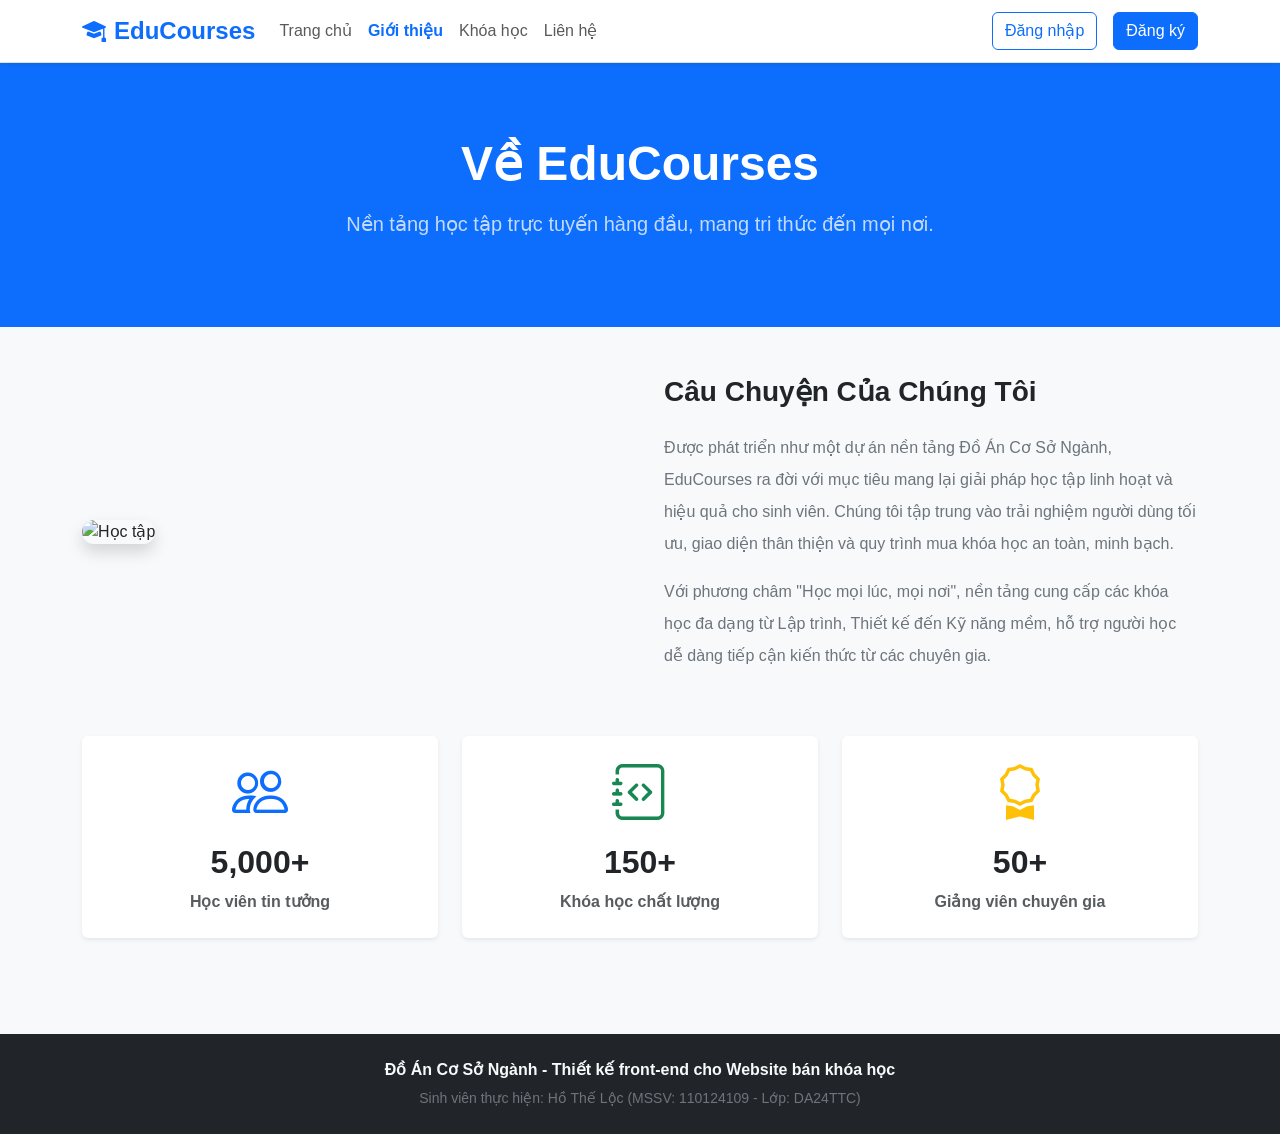
==== src/about.html @ 1132a728 "mcap nhat bo sung tuan 4" ====
<!DOCTYPE html>
<html lang="vi">
<head>
    <meta charset="UTF-8">
    <meta name="viewport" content="width=device-width, initial-scale=1.0">
    <title>Giới Thiệu - EduCourses</title>
    <link href="https://cdn.jsdelivr.net/npm/bootstrap@5.3.3/dist/css/bootstrap.min.css" rel="stylesheet">
    <link href="https://cdn.jsdelivr.net/npm/bootstrap-icons@1.11.3/font/bootstrap-icons.min.css" rel="stylesheet">
    <link rel="stylesheet" href="css/style.css">
</head>
<body class="bg-light">
    <header>
        <nav class="navbar navbar-expand-lg navbar-light bg-white border-bottom sticky-top shadow-sm">
            <div class="container">
                <a class="navbar-brand fw-bold text-primary fs-4" href="index.html">
                    <i class="bi bi-mortarboard-fill me-2"></i>EduCourses
                </a>
                <button class="navbar-toggler" type="button" data-bs-toggle="collapse" data-bs-target="#mainNavbar">
                    <i class="navbar-toggler-icon"></i>
                </button>
                <div class="collapse navbar-collapse" id="mainNavbar">
                    <ul class="navbar-nav me-auto mb-2 mb-lg-0">
                        <li class="nav-item"><a class="nav-link" href="index.html">Trang chủ</a></li>
                        <li class="nav-item"><a class="nav-link active text-primary fw-semibold" href="about.html">Giới thiệu</a></li>
                        <li class="nav-item"><a class="nav-link" href="courses.html">Khóa học</a></li>
                        <li class="nav-item"><a class="nav-link" href="contact.html">Liên hệ</a></li>
                    </ul>
                    <div class="d-flex align-items-center gap-3">
                        <a href="login.html" class="btn btn-outline-primary">Đăng nhập</a>
                        <a href="register.html" class="btn btn-primary">Đăng ký</a>
                    </div>
                </div>
            </div>
        </nav>
    </header>

    <main>
        <!-- Hero Section -->
        <div class="bg-primary text-white py-5 text-center">
            <div class="container py-4">
                <h1 class="fw-bold display-5 mb-3">Về EduCourses</h1>
                <p class="fs-5 opacity-75">Nền tảng học tập trực tuyến hàng đầu, mang tri thức đến mọi nơi.</p>
            </div>
        </div>

        <div class="container py-5">
            <div class="row align-items-center g-5 mb-5">
                <div class="col-lg-6">
                    <img src="https://images.unsplash.com/photo-1522202176988-66273c2fd55f?ixlib=rb-4.0.3&auto=format&fit=crop&w=800&q=80" alt="Học tập" class="img-fluid rounded-4 shadow">
                </div>
                <div class="col-lg-6">
                    <h3 class="fw-bold text-dark mb-4">Câu Chuyện Của Chúng Tôi</h3>
                    <p class="text-secondary lh-lg text-justify">Được phát triển như một dự án nền tảng Đồ Án Cơ Sở Ngành, EduCourses ra đời với mục tiêu mang lại giải pháp học tập linh hoạt và hiệu quả cho sinh viên. Chúng tôi tập trung vào trải nghiệm người dùng tối ưu, giao diện thân thiện và quy trình mua khóa học an toàn, minh bạch.</p>
                    <p class="text-secondary lh-lg text-justify">Với phương châm "Học mọi lúc, mọi nơi", nền tảng cung cấp các khóa học đa dạng từ Lập trình, Thiết kế đến Kỹ năng mềm, hỗ trợ người học dễ dàng tiếp cận kiến thức từ các chuyên gia.</p>
                </div>
            </div>

            <!-- Stats -->
            <div class="row g-4 text-center mb-5">
                <div class="col-md-4">
                    <div class="card border-0 shadow-sm py-4">
                        <i class="bi bi-people text-primary display-4 mb-3"></i>
                        <h2 class="fw-bold text-dark">5,000+</h2>
                        <div class="text-muted fw-semibold">Học viên tin tưởng</div>
                    </div>
                </div>
                <div class="col-md-4">
                    <div class="card border-0 shadow-sm py-4">
                        <i class="bi bi-journal-code text-success display-4 mb-3"></i>
                        <h2 class="fw-bold text-dark">150+</h2>
                        <div class="text-muted fw-semibold">Khóa học chất lượng</div>
                    </div>
                </div>
                <div class="col-md-4">
                    <div class="card border-0 shadow-sm py-4">
                        <i class="bi bi-award text-warning display-4 mb-3"></i>
                        <h2 class="fw-bold text-dark">50+</h2>
                        <div class="text-muted fw-semibold">Giảng viên chuyên gia</div>
                    </div>
                </div>
            </div>
        </div>
    </main>

    <footer class="bg-dark text-light py-4 mt-auto">
        <div class="container text-center">
            <p class="mb-1 fw-semibold">Đồ Án Cơ Sở Ngành - Thiết kế front-end cho Website bán khóa học</p>
            <small class="text-secondary">Sinh viên thực hiện: Hồ Thế Lộc (MSSV: 110124109 - Lớp: DA24TTC)</small>
        </div>
    </footer>

    <script src="https://cdn.jsdelivr.net/npm/bootstrap@5.3.3/dist/js/bootstrap.bundle.min.js"></script>
    <script src="js/auth.js"></script>
</body>
</html>
---- src/css/style.css ----
/* FILE: src/css/style.css */
:root {
    --primary-color: #0d6efd;
    --dark-bg: #212529;
    --card-radius: 10px;
}

body {
    font-family: 'Segoe UI', Tahoma, Geneva, Verdana, sans-serif;
    background-color: #f8f9fa;
    display: flex;
    flex-direction: column;
    min-height: 100vh;
}

main {
    flex: 1;
}

/* Hiệu ứng Card khóa học */
.course-card {
    border-radius: var(--card-radius);
    overflow: hidden;
    transition: transform 0.25s ease, box-shadow 0.25s ease;
}

.course-card:hover {
    transform: translateY(-5px);
    box-shadow: 0 10px 20px rgba(0, 0, 0, 0.12) !important;
}

.course-card img {
    height: 180px;
    object-fit: cover;
}

/* Khung bộ lọc ở trang danh sách khóa học */
.filter-sidebar {
    border-radius: var(--card-radius);
}
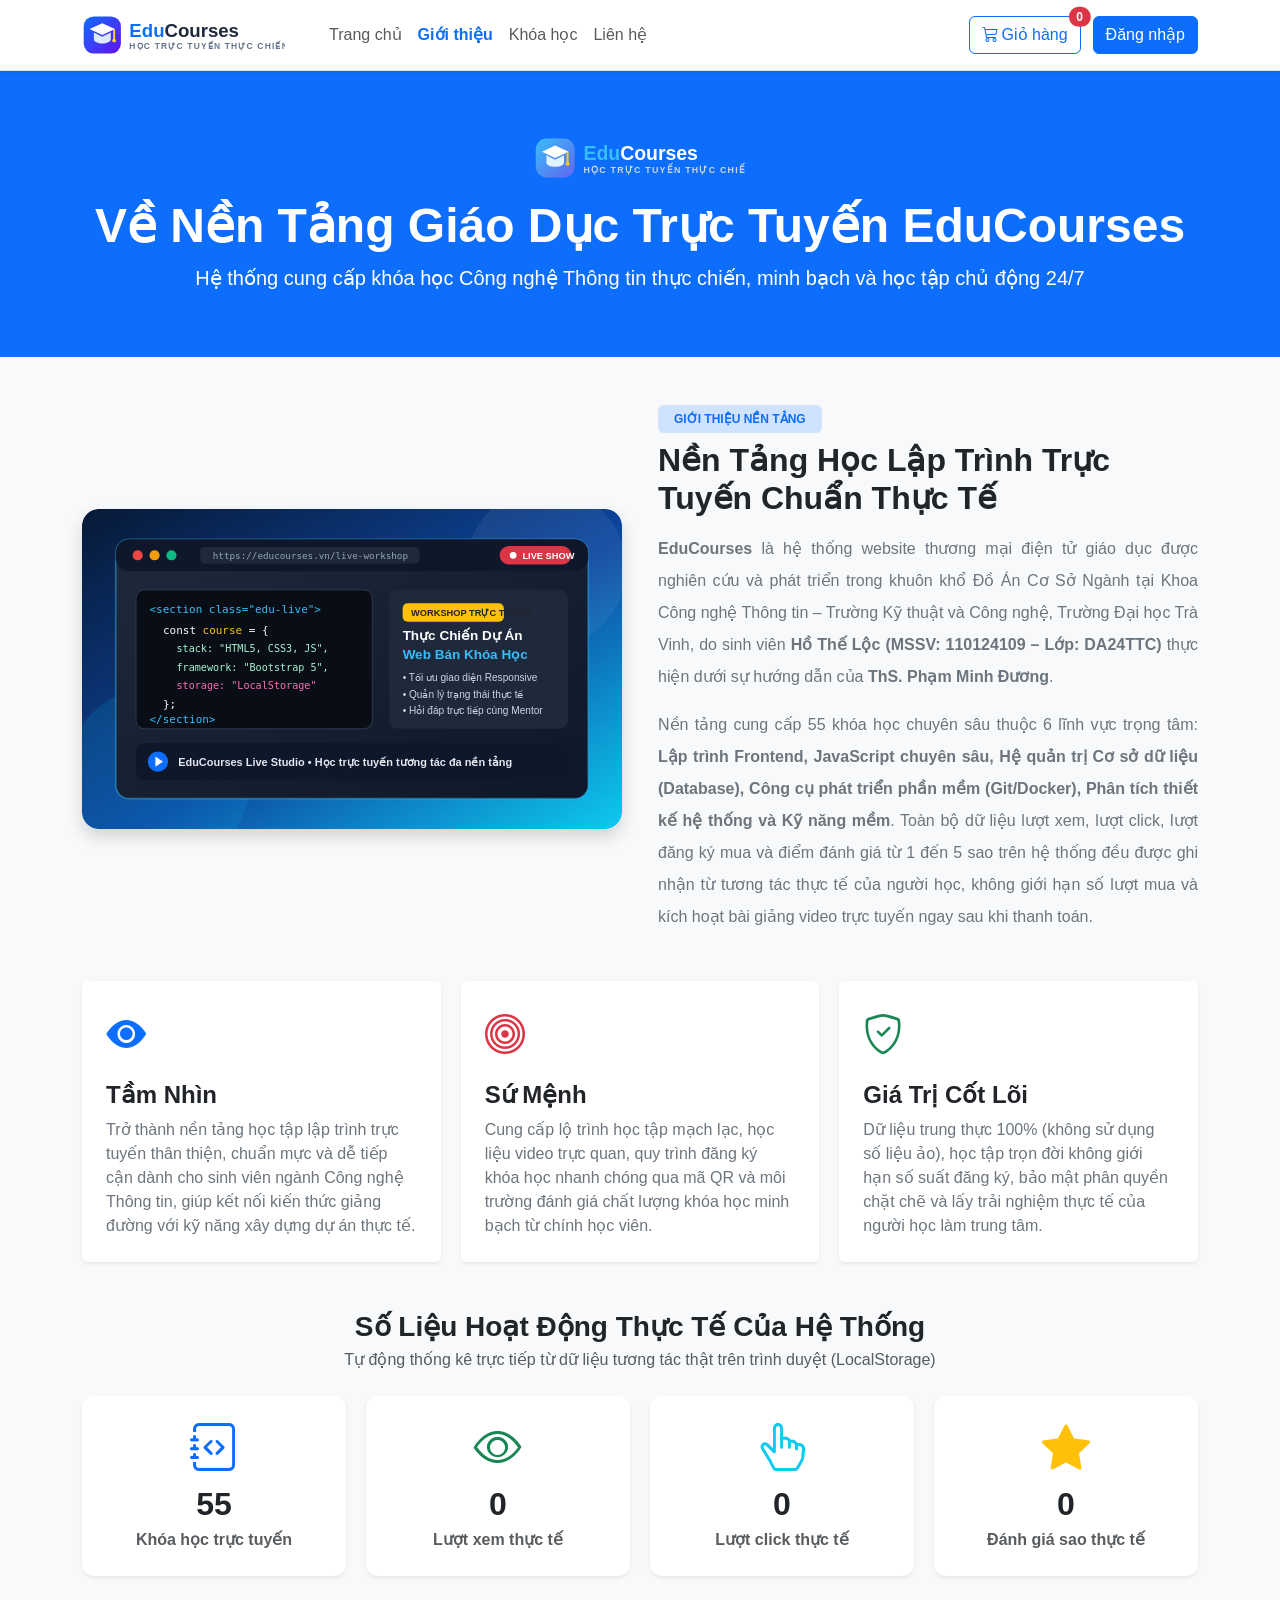
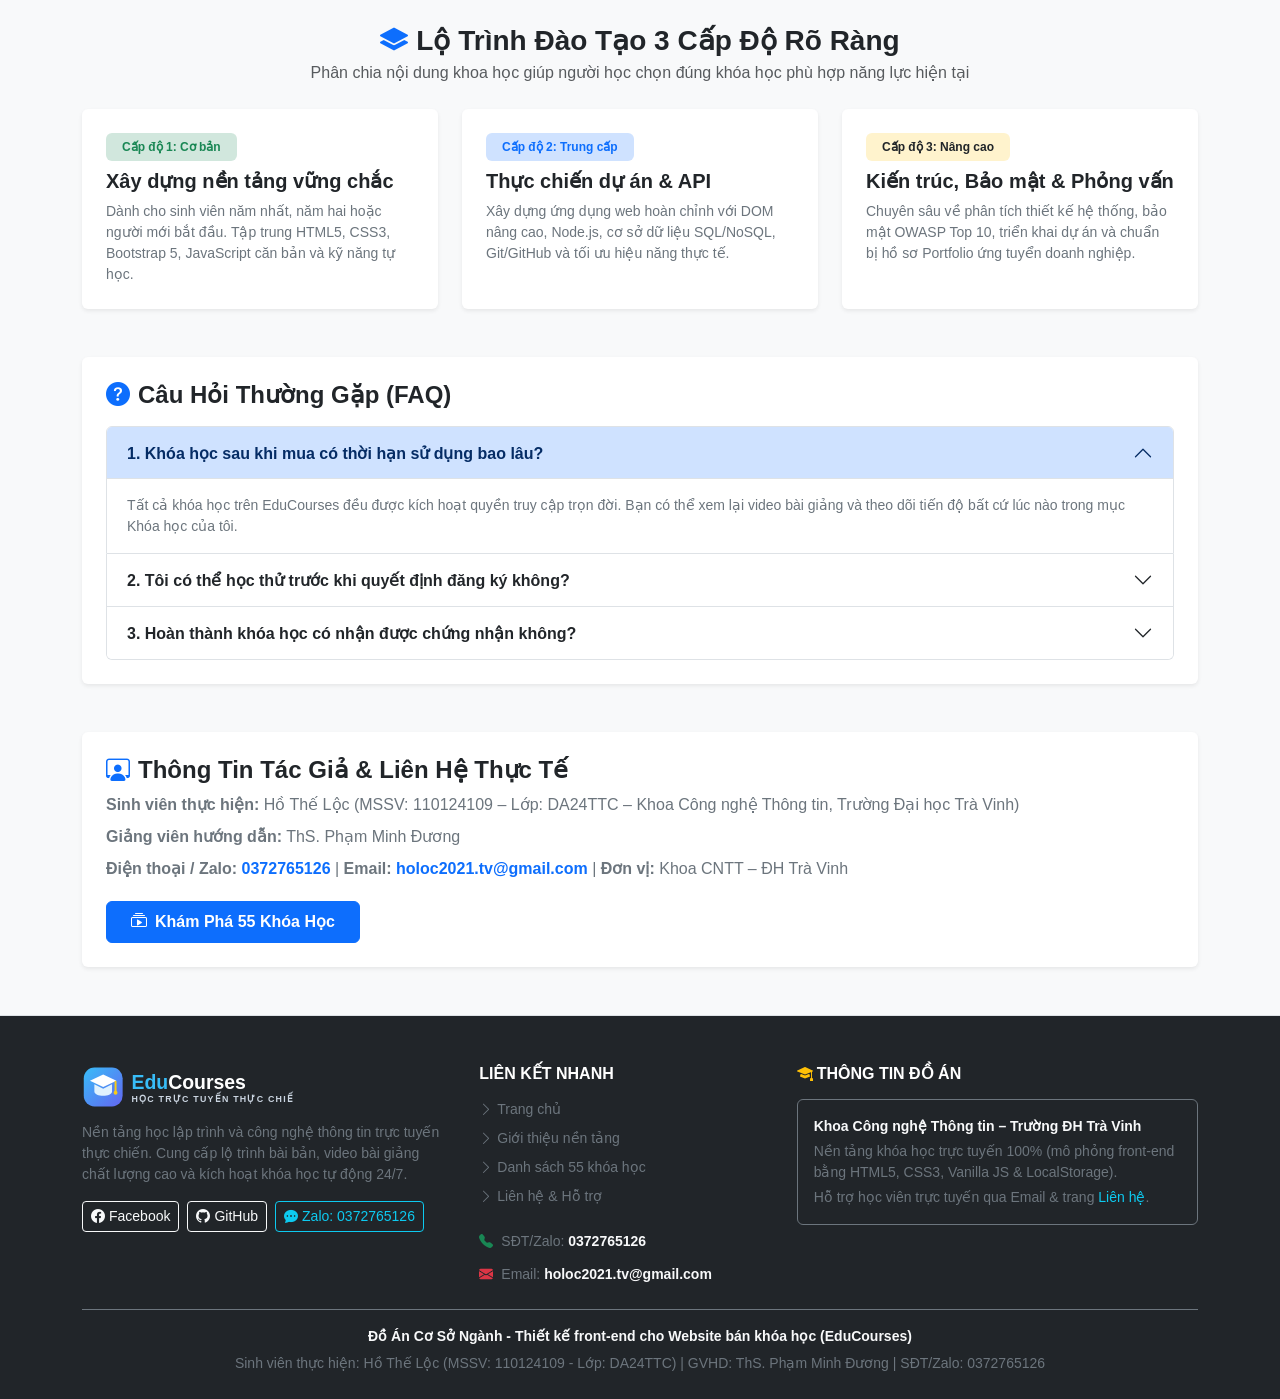
==== commit c52427ba: "cap nhat tuan 6" ====
--- a/src/about.html
+++ b/src/about.html
@@ -9,25 +9,37 @@
     <link rel="stylesheet" href="css/style.css">
 </head>
 <body class="bg-light">
+
     <header>
         <nav class="navbar navbar-expand-lg navbar-light bg-white border-bottom sticky-top shadow-sm">
-            <div class="container">
-                <a class="navbar-brand fw-bold text-primary fs-4" href="index.html">
-                    <i class="bi bi-mortarboard-fill me-2"></i>EduCourses
+            <div class="container thanh-menu-dau-trang">
+                <a class="navbar-brand d-flex align-items-center" href="index.html">
+                    <img src="assets/images/logo.svg" alt="EduCourses Logo" class="anh-logo-thuong-hieu">
                 </a>
-                <button class="navbar-toggler" type="button" data-bs-toggle="collapse" data-bs-target="#mainNavbar">
-                    <i class="navbar-toggler-icon"></i>
+                <button class="navbar-toggler" type="button" data-bs-toggle="collapse" data-bs-target="#thanh-menu-chinh" aria-label="Mở menu">
+                    <i class="navbar-toggler-icon d-inline-block"></i>
                 </button>
-                <div class="collapse navbar-collapse" id="mainNavbar">
+                <div class="collapse navbar-collapse" id="thanh-menu-chinh">
                     <ul class="navbar-nav me-auto mb-2 mb-lg-0">
-                        <li class="nav-item"><a class="nav-link" href="index.html">Trang chủ</a></li>
-                        <li class="nav-item"><a class="nav-link active text-primary fw-semibold" href="about.html">Giới thiệu</a></li>
-                        <li class="nav-item"><a class="nav-link" href="courses.html">Khóa học</a></li>
-                        <li class="nav-item"><a class="nav-link" href="contact.html">Liên hệ</a></li>
+                        <li class="nav-item">
+                            <a class="nav-link" href="index.html">Trang chủ</a>
+                        </li>
+                        <li class="nav-item">
+                            <a class="nav-link active fw-semibold text-primary" href="about.html">Giới thiệu</a>
+                        </li>
+                        <li class="nav-item">
+                            <a class="nav-link" href="courses.html">Khóa học</a>
+                        </li>
+                        <li class="nav-item">
+                            <a class="nav-link" href="contact.html">Liên hệ</a>
+                        </li>
                     </ul>
-                    <div class="d-flex align-items-center gap-3">
-                        <a href="login.html" class="btn btn-outline-primary">Đăng nhập</a>
-                        <a href="register.html" class="btn btn-primary">Đăng ký</a>
+                    <div class="nhom-nut-menu-phai">
+                        <a href="cart.html" class="btn btn-outline-primary position-relative">
+                            <i class="bi bi-cart3 me-1"></i>Giỏ hàng
+                            <strong id="so-luong-gio-hang" class="badge bg-danger rounded-pill position-absolute top-0 start-100 translate-middle">0</strong>
+                        </a>
+                        <a href="login.html" class="btn btn-primary">Đăng nhập</a>
                     </div>
                 </div>
             </div>
@@ -35,61 +47,250 @@
     </header>
 
     <main>
-        <!-- Hero Section -->
-        <div class="bg-primary text-white py-5 text-center">
-            <div class="container py-4">
-                <h1 class="fw-bold display-5 mb-3">Về EduCourses</h1>
-                <p class="fs-5 opacity-75">Nền tảng học tập trực tuyến hàng đầu, mang tri thức đến mọi nơi.</p>
-            </div>
-        </div>
+        <section class="nen-mau-chu-dao text-white py-5 text-center">
+            <div class="container py-3">
+                <img src="assets/images/logo-light.svg" alt="EduCourses Logo" class="anh-logo-chan-trang mb-3">
+                <h1 class="fw-bold display-5 mb-2">Về Nền Tảng Giáo Dục Trực Tuyến EduCourses</h1>
+                <p class="fs-5 mb-0">Hệ thống cung cấp khóa học Công nghệ Thông tin thực chiến, minh bạch và học tập chủ động 24/7</p>
+            </div>
+        </section>
 
         <div class="container py-5">
-            <div class="row align-items-center g-5 mb-5">
-                <div class="col-lg-6">
-                    <img src="https://images.unsplash.com/photo-1522202176988-66273c2fd55f?ixlib=rb-4.0.3&auto=format&fit=crop&w=800&q=80" alt="Học tập" class="img-fluid rounded-4 shadow">
-                </div>
-                <div class="col-lg-6">
-                    <h3 class="fw-bold text-dark mb-4">Câu Chuyện Của Chúng Tôi</h3>
-                    <p class="text-secondary lh-lg text-justify">Được phát triển như một dự án nền tảng Đồ Án Cơ Sở Ngành, EduCourses ra đời với mục tiêu mang lại giải pháp học tập linh hoạt và hiệu quả cho sinh viên. Chúng tôi tập trung vào trải nghiệm người dùng tối ưu, giao diện thân thiện và quy trình mua khóa học an toàn, minh bạch.</p>
-                    <p class="text-secondary lh-lg text-justify">Với phương châm "Học mọi lúc, mọi nơi", nền tảng cung cấp các khóa học đa dạng từ Lập trình, Thiết kế đến Kỹ năng mềm, hỗ trợ người học dễ dàng tiếp cận kiến thức từ các chuyên gia.</p>
-                </div>
-            </div>
-
-            <!-- Stats -->
-            <div class="row g-4 text-center mb-5">
-                <div class="col-md-4">
-                    <div class="card border-0 shadow-sm py-4">
-                        <i class="bi bi-people text-primary display-4 mb-3"></i>
-                        <h2 class="fw-bold text-dark">5,000+</h2>
-                        <div class="text-muted fw-semibold">Học viên tin tưởng</div>
-                    </div>
-                </div>
-                <div class="col-md-4">
-                    <div class="card border-0 shadow-sm py-4">
-                        <i class="bi bi-journal-code text-success display-4 mb-3"></i>
-                        <h2 class="fw-bold text-dark">150+</h2>
-                        <div class="text-muted fw-semibold">Khóa học chất lượng</div>
-                    </div>
-                </div>
-                <div class="col-md-4">
-                    <div class="card border-0 shadow-sm py-4">
-                        <i class="bi bi-award text-warning display-4 mb-3"></i>
-                        <h2 class="fw-bold text-dark">50+</h2>
-                        <div class="text-muted fw-semibold">Giảng viên chuyên gia</div>
-                    </div>
-                </div>
-            </div>
+            <!-- Phần 1: Giới thiệu nền tảng (CSS Grid .luoi-gioi-thieu) -->
+            <section class="luoi-gioi-thieu mb-5">
+                <div>
+                    <img src="assets/images/banner-liveshow-1.svg" alt="Giới thiệu nền tảng EduCourses" class="img-fluid rounded-4 shadow">
+                </div>
+                <article>
+                    <div class="badge bg-primary-subtle text-primary fw-bold px-3 py-2 mb-2">GIỚI THIỆU NỀN TẢNG</div>
+                    <h2 class="fw-bold text-dark mb-3">Nền Tảng Học Lập Trình Trực Tuyến Chuẩn Thực Tế</h2>
+                    <p class="text-secondary lh-lg chu-can-deu mb-3">
+                        <strong>EduCourses</strong> là hệ thống website thương mại điện tử giáo dục được nghiên cứu và phát triển trong khuôn khổ Đồ Án Cơ Sở Ngành tại Khoa Công nghệ Thông tin – Trường Kỹ thuật và Công nghệ, Trường Đại học Trà Vinh, do sinh viên <strong>Hồ Thế Lộc (MSSV: 110124109 – Lớp: DA24TTC)</strong> thực hiện dưới sự hướng dẫn của <strong>ThS. Phạm Minh Đương</strong>.
+                    </p>
+                    <p class="text-secondary lh-lg chu-can-deu mb-0">
+                        Nền tảng cung cấp 55 khóa học chuyên sâu thuộc 6 lĩnh vực trọng tâm: <strong>Lập trình Frontend, JavaScript chuyên sâu, Hệ quản trị Cơ sở dữ liệu (Database), Công cụ phát triển phần mềm (Git/Docker), Phân tích thiết kế hệ thống và Kỹ năng mềm</strong>. Toàn bộ dữ liệu lượt xem, lượt click, lượt đăng ký mua và điểm đánh giá từ 1 đến 5 sao trên hệ thống đều được ghi nhận từ tương tác thực tế của người học, không giới hạn số lượt mua và kích hoạt bài giảng video trực tuyến ngay sau khi thanh toán.
+                    </p>
+                </article>
+            </section>
+
+            <!-- Phần 2: Tầm nhìn, Sứ mệnh & Giá trị cốt lõi (CSS Grid .luoi-gia-tri-cot-loi + <article>) -->
+            <section class="luoi-gia-tri-cot-loi mb-5">
+                <article class="card border-0 shadow-sm h-100 p-4">
+                    <div class="mb-3"><i class="bi bi-eye-fill text-primary fs-1"></i></div>
+                    <h4 class="fw-bold mb-2">Tầm Nhìn</h4>
+                    <p class="text-secondary mb-0">
+                        Trở thành nền tảng học tập lập trình trực tuyến thân thiện, chuẩn mực và dễ tiếp cận dành cho sinh viên ngành Công nghệ Thông tin, giúp kết nối kiến thức giảng đường với kỹ năng xây dựng dự án thực tế.
+                    </p>
+                </article>
+                <article class="card border-0 shadow-sm h-100 p-4">
+                    <div class="mb-3"><i class="bi bi-bullseye text-danger fs-1"></i></div>
+                    <h4 class="fw-bold mb-2">Sứ Mệnh</h4>
+                    <p class="text-secondary mb-0">
+                        Cung cấp lộ trình học tập mạch lạc, học liệu video trực quan, quy trình đăng ký khóa học nhanh chóng qua mã QR và môi trường đánh giá chất lượng khóa học minh bạch từ chính học viên.
+                    </p>
+                </article>
+                <article class="card border-0 shadow-sm h-100 p-4">
+                    <div class="mb-3"><i class="bi bi-shield-check text-success fs-1"></i></div>
+                    <h4 class="fw-bold mb-2">Giá Trị Cốt Lõi</h4>
+                    <p class="text-secondary mb-0">
+                        Dữ liệu trung thực 100% (không sử dụng số liệu ảo), học tập trọn đời không giới hạn số suất đăng ký, bảo mật phân quyền chặt chẽ và lấy trải nghiệm thực tế của người học làm trung tâm.
+                    </p>
+                </article>
+            </section>
+
+            <!-- Phần 3: Số liệu thực tế tự động đồng bộ từ LocalStorage (CSS Grid .luoi-chi-so-quan-tri) -->
+            <section class="mb-5">
+                <div class="text-center mb-4">
+                    <h3 class="fw-bold mb-1">Số Liệu Hoạt Động Thực Tế Của Hệ Thống</h3>
+                    <p class="text-muted mb-0">Tự động thống kê trực tiếp từ dữ liệu tương tác thật trên trình duyệt (LocalStorage)</p>
+                </div>
+                <div class="luoi-chi-so-quan-tri text-center">
+                    <article class="card border-0 shadow-sm py-4 the-thong-ke h-100">
+                        <i class="bi bi-journal-code text-primary display-5 mb-2"></i>
+                        <h2 id="thong-ke-gioi-thieu-khoa-hoc" class="fw-bold text-dark mb-1">55</h2>
+                        <div class="text-muted fw-semibold">Khóa học trực tuyến</div>
+                    </article>
+                    <article class="card border-0 shadow-sm py-4 the-thong-ke h-100">
+                        <i class="bi bi-eye text-success display-5 mb-2"></i>
+                        <h2 id="thong-ke-gioi-thieu-luot-xem" class="fw-bold text-dark mb-1">0</h2>
+                        <div class="text-muted fw-semibold">Lượt xem thực tế</div>
+                    </article>
+                    <article class="card border-0 shadow-sm py-4 the-thong-ke h-100">
+                        <i class="bi bi-hand-index-thumb text-info display-5 mb-2"></i>
+                        <h2 id="thong-ke-gioi-thieu-luot-click" class="fw-bold text-dark mb-1">0</h2>
+                        <div class="text-muted fw-semibold">Lượt click thực tế</div>
+                    </article>
+                    <article class="card border-0 shadow-sm py-4 the-thong-ke h-100">
+                        <i class="bi bi-star-fill text-warning display-5 mb-2"></i>
+                        <h2 id="thong-ke-gioi-thieu-danh-gia" class="fw-bold text-dark mb-1">0</h2>
+                        <div class="text-muted fw-semibold">Đánh giá sao thực tế</div>
+                    </article>
+                </div>
+            </section>
+
+
+            <!-- Phần 3B: Lộ trình đào tạo 3 cấp độ & Câu hỏi thường gặp -->
+            <section class="mb-5">
+                <div class="text-center mb-4">
+                    <h3 class="fw-bold mb-1"><i class="bi bi-layers-fill text-primary me-2"></i>Lộ Trình Đào Tạo 3 Cấp Độ Rõ Ràng</h3>
+                    <p class="text-muted mb-0">Phân chia nội dung khoa học giúp người học chọn đúng khóa học phù hợp năng lực hiện tại</p>
+                </div>
+                <div class="row g-4 mb-5">
+                    <div class="col-md-4">
+                        <article class="card border-0 shadow-sm h-100 p-4">
+                            <div class="badge bg-success-subtle text-success fw-bold mb-2 align-self-start px-3 py-2">Cấp độ 1: Cơ bản</div>
+                            <h5 class="fw-bold mb-2">Xây dựng nền tảng vững chắc</h5>
+                            <p class="text-secondary small mb-0">Dành cho sinh viên năm nhất, năm hai hoặc người mới bắt đầu. Tập trung HTML5, CSS3, Bootstrap 5, JavaScript căn bản và kỹ năng tự học.</p>
+                        </article>
+                    </div>
+                    <div class="col-md-4">
+                        <article class="card border-0 shadow-sm h-100 p-4">
+                            <div class="badge bg-primary-subtle text-primary fw-bold mb-2 align-self-start px-3 py-2">Cấp độ 2: Trung cấp</div>
+                            <h5 class="fw-bold mb-2">Thực chiến dự án &amp; API</h5>
+                            <p class="text-secondary small mb-0">Xây dựng ứng dụng web hoàn chỉnh với DOM nâng cao, Node.js, cơ sở dữ liệu SQL/NoSQL, Git/GitHub và tối ưu hiệu năng thực tế.</p>
+                        </article>
+                    </div>
+                    <div class="col-md-4">
+                        <article class="card border-0 shadow-sm h-100 p-4">
+                            <div class="badge bg-warning-subtle text-dark fw-bold mb-2 align-self-start px-3 py-2">Cấp độ 3: Nâng cao</div>
+                            <h5 class="fw-bold mb-2">Kiến trúc, Bảo mật &amp; Phỏng vấn</h5>
+                            <p class="text-secondary small mb-0">Chuyên sâu về phân tích thiết kế hệ thống, bảo mật OWASP Top 10, triển khai dự án và chuẩn bị hồ sơ Portfolio ứng tuyển doanh nghiệp.</p>
+                        </article>
+                    </div>
+                </div>
+
+                <div class="card border-0 shadow-sm p-4">
+                    <h4 class="fw-bold mb-3"><i class="bi bi-question-circle-fill text-primary me-2"></i>Câu Hỏi Thường Gặp (FAQ)</h4>
+                    <div class="accordion" id="hop-hoi-dap-gioi-thieu">
+                        <div class="accordion-item">
+                            <h2 class="accordion-header">
+                                <button class="accordion-button fw-semibold" type="button" data-bs-toggle="collapse" data-bs-target="#faq-cau-1">
+                                    1. Khóa học sau khi mua có thời hạn sử dụng bao lâu?
+                                </button>
+                            </h2>
+                            <div id="faq-cau-1" class="accordion-collapse collapse show" data-bs-parent="#hop-hoi-dap-gioi-thieu">
+                                <div class="accordion-body text-secondary small">
+                                    Tất cả khóa học trên EduCourses đều được kích hoạt quyền truy cập trọn đời. Bạn có thể xem lại video bài giảng và theo dõi tiến độ bất cứ lúc nào trong mục Khóa học của tôi.
+                                </div>
+                            </div>
+                        </div>
+                        <div class="accordion-item">
+                            <h2 class="accordion-header">
+                                <button class="accordion-button collapsed fw-semibold" type="button" data-bs-toggle="collapse" data-bs-target="#faq-cau-2">
+                                    2. Tôi có thể học thử trước khi quyết định đăng ký không?
+                                </button>
+                            </h2>
+                            <div id="faq-cau-2" class="accordion-collapse collapse" data-bs-parent="#hop-hoi-dap-gioi-thieu">
+                                <div class="accordion-body text-secondary small">
+                                    Có. Tại trang chi tiết của mỗi khóa học đều có nút "Học thử bài 1 (Miễn phí)", đồng thời hệ thống còn có các khóa học miễn phí 0đ để bạn trải nghiệm trọn vẹn quy trình học tập.
+                                </div>
+                            </div>
+                        </div>
+                        <div class="accordion-item">
+                            <h2 class="accordion-header">
+                                <button class="accordion-button collapsed fw-semibold" type="button" data-bs-toggle="collapse" data-bs-target="#faq-cau-3">
+                                    3. Hoàn thành khóa học có nhận được chứng nhận không?
+                                </button>
+                            </h2>
+                            <div id="faq-cau-3" class="accordion-collapse collapse" data-bs-parent="#hop-hoi-dap-gioi-thieu">
+                                <div class="accordion-body text-secondary small">
+                                    Khi hoàn thành 100% tiến độ trong mục Khóa học của tôi, hệ thống sẽ tự động cấp Chứng nhận hoàn thành kèm mã số riêng và hỗ trợ in hoặc lưu PDF trực tiếp.
+                                </div>
+                            </div>
+                        </div>
+                    </div>
+                </div>
+            </section>
+
+            <!-- Phần 4: Thông tin tác giả & liên hệ thực tế -->
+            <section class="card border-0 shadow-sm p-4">
+                <div class="tieu-de-khu-vuc-flex mb-0">
+                    <div>
+                        <h4 class="fw-bold mb-2"><i class="bi bi-person-workspace text-primary me-2"></i>Thông Tin Tác Giả & Liên Hệ Thực Tế</h4>
+                        <p class="text-secondary mb-2">
+                            <strong>Sinh viên thực hiện:</strong> Hồ Thế Lộc (MSSV: 110124109 – Lớp: DA24TTC – Khoa Công nghệ Thông tin, Trường Đại học Trà Vinh)
+                        </p>
+                        <p class="text-secondary mb-2">
+                            <strong>Giảng viên hướng dẫn:</strong> ThS. Phạm Minh Đương
+                        </p>
+                        <p class="text-secondary mb-0">
+                            <strong>Điện thoại / Zalo:</strong> <a href="https://zalo.me" target="_blank" rel="noopener" class="fw-semibold text-decoration-none">0372765126</a> |
+                            <strong>Email:</strong> <a href="mailto:holoc2021.tv@gmail.com" class="fw-semibold text-decoration-none">holoc2021.tv@gmail.com</a> | <strong>Đơn vị:</strong> Khoa CNTT – ĐH Trà Vinh
+                        </p>
+                    </div>
+                    <div>
+                        <a href="courses.html" class="btn btn-primary fw-bold px-4 py-2">
+                            <i class="bi bi-collection-play me-2"></i>Khám Phá 55 Khóa Học
+                        </a>
+                    </div>
+                </div>
+            </section>
         </div>
     </main>
 
-    <footer class="bg-dark text-light py-4 mt-auto">
-        <div class="container text-center">
-            <p class="mb-1 fw-semibold">Đồ Án Cơ Sở Ngành - Thiết kế front-end cho Website bán khóa học</p>
-            <small class="text-secondary">Sinh viên thực hiện: Hồ Thế Lộc (MSSV: 110124109 - Lớp: DA24TTC)</small>
+    <footer class="bg-dark text-light pt-5 pb-4 mt-auto border-top">
+        <div class="container">
+            <div class="bo-cuc-chan-trang pb-4 border-bottom border-secondary">
+                <section class="cot-thuong-hieu-chan-trang">
+                    <a href="index.html" class="d-inline-block">
+                        <img src="assets/images/logo-light.svg" alt="EduCourses Logo" class="anh-logo-chan-trang">
+                    </a>
+                    <p class="text-secondary small mb-1">
+                        Nền tảng học lập trình và công nghệ thông tin trực tuyến thực chiến. Cung cấp lộ trình bài bản, video bài giảng chất lượng cao và kích hoạt khóa học tự động 24/7.
+                    </p>
+                    <div class="nhom-mang-xa-hoi-chan-trang">
+                        <a href="https://facebook.com" target="_blank" rel="noopener" class="btn btn-outline-light btn-sm" title="Facebook">
+                            <i class="bi bi-facebook me-1"></i>Facebook
+                        </a>
+                        <a href="https://github.com" target="_blank" rel="noopener" class="btn btn-outline-light btn-sm" title="GitHub">
+                            <i class="bi bi-github me-1"></i>GitHub
+                        </a>
+                        <a href="https://zalo.me" target="_blank" rel="noopener" class="btn btn-outline-info btn-sm" title="Zalo: 0372765126">
+                            <i class="bi bi-chat-dots-fill me-1"></i>Zalo: 0372765126
+                        </a>
+                    </div>
+                </section>
+
+                <nav class="cot-lien-ket-chan-trang" aria-label="Liên kết chân trang">
+                    <h6 class="fw-bold text-white text-uppercase mb-2">Liên Kết Nhanh</h6>
+                    <ul class="list-unstyled small mb-2">
+                        <li class="mb-2"><a href="index.html" class="text-secondary text-decoration-none"><i class="bi bi-chevron-right me-1"></i>Trang chủ</a></li>
+                        <li class="mb-2"><a href="about.html" class="text-secondary text-decoration-none"><i class="bi bi-chevron-right me-1"></i>Giới thiệu nền tảng</a></li>
+                        <li class="mb-2"><a href="courses.html" class="text-secondary text-decoration-none"><i class="bi bi-chevron-right me-1"></i>Danh sách 55 khóa học</a></li>
+                        <li class="mb-2"><a href="contact.html" class="text-secondary text-decoration-none"><i class="bi bi-chevron-right me-1"></i>Liên hệ & Hỗ trợ</a></li>
+                    </ul>
+                    <div class="small text-secondary mb-1">
+                        <i class="bi bi-telephone-fill text-success me-2"></i>SĐT/Zalo: <a href="https://zalo.me" target="_blank" rel="noopener" class="text-light fw-semibold text-decoration-none">0372765126</a>
+                    </div>
+                    <div class="small text-secondary">
+                        <i class="bi bi-envelope-fill text-danger me-2"></i>Email: <a href="mailto:holoc2021.tv@gmail.com" class="text-light fw-semibold text-decoration-none">holoc2021.tv@gmail.com</a>
+                    </div>
+                </nav>
+
+                <aside class="cot-ban-do-chan-trang">
+                    <div class="d-flex justify-content-between align-items-center mb-2">
+                        <h6 class="fw-bold text-white text-uppercase mb-0"><i class="bi bi-mortarboard-fill text-warning me-1"></i>Thông Tin Đồ Án</h6>
+                        
+                    </div>
+                    <div class="p-3 rounded border border-secondary bg-dark text-secondary small">
+                        <div class="text-light fw-semibold mb-1">Khoa Công nghệ Thông tin – Trường ĐH Trà Vinh</div>
+                        <div class="mb-1">Nền tảng khóa học trực tuyến 100% (mô phỏng front-end bằng HTML5, CSS3, Vanilla JS &amp; LocalStorage).</div>
+                        <div>Hỗ trợ học viên trực tuyến qua Email &amp; trang <a href="contact.html" class="text-info text-decoration-none">Liên hệ</a>.</div>
+                    </div>
+                </aside>
+            </div>
+
+            <div class="text-center pt-3">
+                <p class="mb-1 fw-semibold small text-light">Đồ Án Cơ Sở Ngành - Thiết kế front-end cho Website bán khóa học (EduCourses)</p>
+                <small class="text-secondary">Sinh viên thực hiện: Hồ Thế Lộc (MSSV: 110124109 - Lớp: DA24TTC) | GVHD: ThS. Phạm Minh Đương | SĐT/Zalo: 0372765126</small>
+            </div>
         </div>
     </footer>
 
     <script src="https://cdn.jsdelivr.net/npm/bootstrap@5.3.3/dist/js/bootstrap.bundle.min.js"></script>
+    <script src="js/storage.js"></script>
+    <script src="js/data.js"></script>
     <script src="js/auth.js"></script>
+    <script src="js/about.js"></script>
 </body>
-</html>+</html>
--- a/src/css/style.css
+++ b/src/css/style.css
@@ -1,40 +1,662 @@
 /* FILE: src/css/style.css */
+/* ==========================================================================
+   1. HE THONG BIEN CSS TOAN CUC (CSS VARIABLES)
+   ========================================================================== */
 :root {
     --primary-color: #0d6efd;
+    --primary-hover: #0b5ed7;
+    --primary-light: #e7f1ff;
+    --secondary-color: #6c757d;
+    --accent-color: #dc3545;
+    --success-color: #198754;
+    --warning-color: #ffc107;
+    --info-color: #0dcaf0;
     --dark-bg: #212529;
-    --card-radius: 10px;
-}
-
+    --light-bg: #f8f9fa;
+    --surface-bg: #ffffff;
+    --text-main: #212529;
+    --text-muted: #6c757d;
+    --border-color: #dee2e6;
+    --font-family-base: 'Segoe UI', Tahoma, Geneva, Verdana, sans-serif;
+    --card-radius: 12px;
+    --btn-radius: 8px;
+    --gap-xs: 0.5rem;
+    --gap-sm: 0.75rem;
+    --gap-md: 1.25rem;
+    --gap-lg: 1.75rem;
+    --gap-xl: 2.25rem;
+    --shadow-sm: 0 2px 8px rgba(0, 0, 0, 0.06);
+    --shadow-hover: 0 10px 24px rgba(13, 110, 253, 0.14);
+    --transition-base: all 0.25s ease;
+    --sticky-offset: 84px;
+}
+
+/* ==========================================================================
+   2. CAU TRUC NEN TANG & CHONG TRAN NGANG (ANTI-OVERFLOW)
+   ========================================================================== */
+*,
+*::before,
+*::after {
+    box-sizing: border-box;
+}
+
+html,
 body {
-    font-family: 'Segoe UI', Tahoma, Geneva, Verdana, sans-serif;
-    background-color: #f8f9fa;
+    max-width: 100%;
+    overflow-x: hidden;
+}
+
+body {
+    font-family: var(--font-family-base);
+    background-color: var(--light-bg);
+    color: var(--text-main);
     display: flex;
     flex-direction: column;
     min-height: 100vh;
+    margin: 0;
 }
 
 main {
     flex: 1;
 }
 
-/* Hiệu ứng Card khóa học */
-.course-card {
+img,
+svg,
+video,
+iframe {
+    max-width: 100%;
+}
+
+.nen-mau-chu-dao {
+    background-color: var(--primary-color) !important;
+}
+
+.chu-mau-chu-dao {
+    color: var(--primary-color) !important;
+}
+
+.vien-mau-chu-dao {
+    border-color: var(--primary-color) !important;
+}
+
+.anh-logo-thuong-hieu {
+    height: 44px;
+    width: auto;
+}
+
+.anh-logo-chan-trang {
+    height: 46px;
+    width: auto;
+}
+
+.anh-banner-chinh {
+    max-height: 340px;
+    width: 100%;
+    object-fit: contain;
+}
+
+/* ==========================================================================
+   3. BO CUC FLEXBOX MOT CHIEU (HEADER, NAVBAR, CARD, FILTER, FOOTER)
+   ========================================================================== */
+/* Header & Navbar Flexbox */
+.thanh-menu-dau-trang {
+    display: flex;
+    align-items: center;
+    justify-content: space-between;
+    gap: var(--gap-md);
+}
+
+.nhom-nut-menu-phai {
+    display: flex;
+    align-items: center;
+    gap: var(--gap-sm);
+    flex-wrap: wrap;
+}
+
+/* Hero Section Content & Buttons Flexbox */
+.noi-dung-banner-chinh {
+    display: flex;
+    flex-direction: column;
+    align-items: flex-start;
+    justify-content: center;
+    gap: var(--gap-sm);
+}
+
+.nhom-nut-banner-chinh {
+    display: flex;
+    flex-wrap: wrap;
+    align-items: center;
+    gap: var(--gap-sm);
+}
+
+/* Section Header Flexbox */
+.tieu-de-khu-vuc-flex {
+    display: flex;
+    flex-wrap: wrap;
+    justify-content: space-between;
+    align-items: flex-end;
+    gap: var(--gap-md);
+    margin-bottom: 1.5rem;
+}
+
+/* Bo loc khoa hoc (Filter Sidebar Flexbox) */
+.thanh-bo-loc-ben {
+    border-radius: var(--card-radius);
+    background-color: var(--surface-bg);
+}
+
+.nhom-bo-loc-flex {
+    display: flex;
+    flex-direction: column;
+    gap: var(--gap-md);
+}
+
+.thanh-cong-cu-khoa-hoc {
+    display: flex;
+    flex-wrap: wrap;
+    justify-content: space-between;
+    align-items: center;
+    gap: var(--gap-md);
+    margin-bottom: 1.5rem;
+}
+
+/* The khoa hoc (Course Card Flexbox) */
+.the-khoa-hoc {
+    border-radius: var(--card-radius);
+    background-color: var(--surface-bg);
+    overflow: hidden;
+    transition: var(--transition-base);
+    display: flex;
+    flex-direction: column;
+    height: 100%;
+}
+
+.the-khoa-hoc:hover {
+    transform: translateY(-5px);
+    box-shadow: var(--shadow-hover) !important;
+}
+
+.the-khoa-hoc img,
+.anh-the-khoa-hoc {
+    height: 185px;
+    width: 100%;
+    object-fit: cover;
+}
+
+.than-the-khoa-hoc {
+    display: flex;
+    flex-direction: column;
+    flex: 1;
+    padding: 1.25rem;
+    gap: 0.45rem;
+}
+
+.thong-tin-phu-khoa-hoc {
+    display: flex;
+    justify-content: space-between;
+    align-items: center;
+    gap: var(--gap-xs);
+    flex-wrap: wrap;
+}
+
+.chan-the-khoa-hoc {
+    margin-top: auto;
+    padding-top: 0.75rem;
+    border-top: 1px solid var(--border-color);
+    display: flex;
+    flex-direction: column;
+    gap: 0.75rem;
+}
+
+.nhom-gia-khoa-hoc {
+    display: flex;
+    align-items: baseline;
+    gap: var(--gap-xs);
+    flex-wrap: wrap;
+}
+
+.nhom-nut-khoa-hoc {
+    display: flex;
+    flex-direction: column;
+    gap: var(--gap-xs);
+}
+
+/* Footer Flexbox */
+.bo-cuc-chan-trang {
+    display: flex;
+    flex-wrap: wrap;
+    justify-content: space-between;
+    align-items: flex-start;
+    gap: var(--gap-xl);
+}
+
+.cot-thuong-hieu-chan-trang {
+    flex: 1 1 300px;
+    display: flex;
+    flex-direction: column;
+    gap: var(--gap-sm);
+}
+
+.cot-lien-ket-chan-trang {
+    flex: 1 1 220px;
+    display: flex;
+    flex-direction: column;
+    gap: var(--gap-xs);
+}
+
+.cot-ban-do-chan-trang {
+    flex: 1 1 340px;
+    display: flex;
+    flex-direction: column;
+    gap: var(--gap-xs);
+}
+
+.nhom-mang-xa-hoi-chan-trang {
+    display: flex;
+    flex-wrap: wrap;
+    align-items: center;
+    gap: var(--gap-xs);
+}
+
+/* ==========================================================================
+   4. BO CUC CSS GRID HAI CHIEU (HERO, COURSES, DETAIL, DASHBOARD)
+   ========================================================================== */
+/* Hero Section Grid (2 cot tren Desktop) */
+.luoi-banner-chinh {
+    display: grid;
+    grid-template-columns: minmax(0, 7fr) minmax(0, 5fr);
+    gap: var(--gap-xl);
+    align-items: center;
+}
+
+/* Danh muc chuyen nganh Grid */
+.luoi-danh-muc {
+    display: grid;
+    grid-template-columns: repeat(auto-fit, minmax(195px, 1fr));
+    gap: var(--gap-md);
+}
+
+.the-danh-muc {
+    border-radius: var(--card-radius);
+    transition: var(--transition-base);
+    cursor: pointer;
+    display: flex;
+    flex-direction: column;
+    align-items: center;
+    justify-content: center;
+    height: 100%;
+}
+
+.the-danh-muc:hover {
+    background-color: var(--primary-light);
+    border-color: var(--primary-color) !important;
+}
+
+/* Danh sach khoa hoc 4 cot tren Trang chu (Desktop: 4 cot) */
+.khung-khoa-hoc-4 {
+    display: grid;
+    grid-template-columns: repeat(4, minmax(0, 1fr));
+    gap: var(--gap-md);
+}
+
+/* Danh sach khoa hoc 3 cot tren Trang Khoa hoc & Khoa hoc cua toi (Desktop: 3 cot) */
+.khung-khoa-hoc-3 {
+    display: grid;
+    grid-template-columns: repeat(3, minmax(0, 1fr));
+    gap: var(--gap-md);
+}
+
+/* Luoi khoa hoc thu gon 2 cot (Yeu thich & Da xem gan day) */
+.luoi-goi-y-ca-nhan {
+    display: grid;
+    grid-template-columns: repeat(2, minmax(0, 1fr));
+    gap: var(--gap-xl);
+}
+
+.luoi-khoa-hoc-nho {
+    display: grid;
+    grid-template-columns: repeat(2, minmax(0, 1fr));
+    gap: var(--gap-sm);
+}
+
+/* Bo cuc Trang Danh sach khoa hoc (Sidebar Bo loc + Luoi khoa hoc) */
+.luoi-trang-khoa-hoc {
+    display: grid;
+    grid-template-columns: 280px minmax(0, 1fr);
+    gap: var(--gap-lg);
+    align-items: start;
+}
+
+/* Bo cuc Trang Chi tiet khoa hoc (Noi dung chinh + Tom tat dang ky) */
+.luoi-chi-tiet-khoa-hoc {
+    display: grid;
+    grid-template-columns: minmax(0, 2fr) minmax(320px, 1fr);
+    gap: var(--gap-lg);
+    align-items: start;
+}
+
+/* Bo cuc Dashboard Hoc vien (Trang Ho so ca nhan) */
+.luoi-bang-dieu-khien-hoc-vien {
+    display: grid;
+    grid-template-columns: 340px minmax(0, 1fr);
+    gap: var(--gap-lg);
+    align-items: start;
+}
+
+.luoi-thong-ke-ho-so {
+    display: grid;
+    grid-template-columns: repeat(3, minmax(0, 1fr));
+    gap: var(--gap-xs);
+    text-align: center;
+}
+
+/* Bo cuc Trang Quan tri (Admin Dashboard Grid) */
+.luoi-chi-so-quan-tri {
+    display: grid;
+    grid-template-columns: repeat(4, minmax(0, 1fr));
+    gap: var(--gap-md);
+}
+
+.luoi-phan-tich-quan-tri {
+    display: grid;
+    grid-template-columns: minmax(0, 5fr) minmax(0, 7fr);
+    gap: var(--gap-md);
+}
+
+/* Bo cuc Trang Gioi thieu, Lien he, Gio hang & Thanh toan */
+.luoi-gioi-thieu {
+    display: grid;
+    grid-template-columns: repeat(2, minmax(0, 1fr));
+    gap: var(--gap-xl);
+    align-items: center;
+}
+
+.luoi-gia-tri-cot-loi {
+    display: grid;
+    grid-template-columns: repeat(3, minmax(0, 1fr));
+    gap: var(--gap-md);
+}
+
+.luoi-trang-lien-he {
+    display: grid;
+    grid-template-columns: minmax(0, 5fr) minmax(0, 7fr);
+    gap: var(--gap-xl);
+    align-items: stretch;
+}
+
+.luoi-trang-gio-hang {
+    display: grid;
+    grid-template-columns: minmax(0, 2fr) minmax(310px, 1fr);
+    gap: var(--gap-lg);
+    align-items: start;
+}
+
+.luoi-trang-thanh-toan {
+    display: grid;
+    grid-template-columns: minmax(0, 7fr) minmax(320px, 5fr);
+    gap: var(--gap-xl);
+    align-items: start;
+}
+
+/* ==========================================================================
+   5. TIEN ICH GIAO DIEN, BAN DO, TOAST & DANH GIA SAO
+   ========================================================================== */
+.anh-bia-chi-tiet {
+    max-height: 380px;
+    object-fit: cover;
+}
+
+.bieu-tuong-gio-hang-trong,
+.bieu-tuong-trang-thai-trong {
+    font-size: 4rem;
+}
+
+.khung-tom-tat-co-dinh,
+.thanh-ben-co-dinh {
+    top: var(--sticky-offset);
+}
+
+.anh-san-pham-gio-hang {
+    width: 72px;
+    height: 52px;
+    object-fit: cover;
+}
+
+.anh-san-pham-thanh-toan,
+.anh-thu-nho-quan-tri {
+    width: 60px;
+    height: 45px;
+    object-fit: cover;
+}
+
+.ten-san-pham-thanh-toan {
+    max-width: 190px;
+}
+
+.khung-nhung-ban-do {
+    border: 0;
+    width: 100%;
+    height: 100%;
+}
+
+.khung-ban-do-chan-trang {
+    height: 160px;
     border-radius: var(--card-radius);
     overflow: hidden;
-    transition: transform 0.25s ease, box-shadow 0.25s ease;
-}
-
-.course-card:hover {
-    transform: translateY(-5px);
-    box-shadow: 0 10px 20px rgba(0, 0, 0, 0.12) !important;
-}
-
-.course-card img {
-    height: 180px;
-    object-fit: cover;
-}
-
-/* Khung bộ lọc ở trang danh sách khóa học */
-.filter-sidebar {
+}
+
+.anh-ma-qr-thanh-toan {
+    max-width: 220px;
     border-radius: var(--card-radius);
-}+}
+
+.hop-ma-xac-thuc {
+    letter-spacing: 6px;
+    font-family: 'Courier New', Courier, monospace;
+    background-color: var(--primary-light);
+    color: var(--primary-color);
+    user-select: none;
+    border-radius: var(--btn-radius);
+}
+
+.khung-thong-bao-noi {
+    position: fixed;
+    top: 82px;
+    right: 20px;
+    z-index: 1090;
+    width: 350px;
+    max-width: 92vw;
+}
+
+.muc-thong-bao-noi {
+    background-color: var(--surface-bg);
+    border-radius: var(--card-radius);
+    box-shadow: 0 8px 24px rgba(0, 0, 0, 0.15);
+    border-left: 5px solid var(--primary-color);
+    padding: 14px 16px;
+    margin-bottom: 12px;
+    transition: var(--transition-base);
+}
+
+.thong-bao-thanh-cong { border-left-color: var(--success-color); }
+.thong-bao-loi  { border-left-color: var(--accent-color); }
+.thong-bao-canh-bao { border-left-color: var(--warning-color); }
+.thong-bao-thong-tin    { border-left-color: var(--info-color); }
+
+.nut-chon-sao-danh-gia {
+    background: transparent;
+    border: none;
+    font-size: 1.75rem;
+    padding: 0 4px;
+    cursor: pointer;
+    transition: var(--transition-base);
+}
+
+.nut-chon-sao-danh-gia:hover {
+    transform: scale(1.15);
+}
+
+.anh-dai-dien-tron {
+    width: 90px;
+    height: 90px;
+    border-radius: 50%;
+    background-color: var(--primary-light);
+    color: var(--primary-color);
+    display: inline-flex;
+    align-items: center;
+    justify-content: center;
+    font-size: 2.5rem;
+    font-weight: 700;
+}
+
+.the-thong-ke {
+    border-radius: var(--card-radius);
+    transition: var(--transition-base);
+}
+
+.the-thong-ke:hover {
+    transform: translateY(-3px);
+}
+
+.thanh-tab-quan-tri {
+    display: flex;
+    flex-wrap: wrap;
+    gap: var(--gap-xs);
+}
+
+.thanh-tab-quan-tri .nav-link {
+    border-radius: var(--btn-radius);
+    color: var(--text-main);
+    font-weight: 600;
+    padding: 0.75rem 1rem;
+    transition: var(--transition-base);
+}
+
+.thanh-tab-quan-tri .nav-link.active {
+    background-color: var(--primary-color);
+    color: var(--surface-bg);
+}
+
+.thanh-tien-trinh-mong {
+    height: 10px;
+}
+
+.thanh-tien-trinh-0   { width: 0%; }
+.thanh-tien-trinh-10  { width: 10%; }
+.thanh-tien-trinh-20  { width: 20%; }
+.thanh-tien-trinh-25  { width: 25%; }
+.thanh-tien-trinh-30  { width: 30%; }
+.thanh-tien-trinh-40  { width: 40%; }
+.thanh-tien-trinh-50  { width: 50%; }
+.thanh-tien-trinh-60  { width: 60%; }
+.thanh-tien-trinh-70  { width: 70%; }
+.thanh-tien-trinh-75  { width: 75%; }
+.thanh-tien-trinh-80  { width: 80%; }
+.thanh-tien-trinh-90  { width: 90%; }
+.thanh-tien-trinh-100 { width: 100%; }
+
+.chu-can-deu {
+    text-align: justify;
+}
+
+/* ==========================================================================
+   6. QUY CHUAN RESPONSIVE DA THIET BI (CSS MEDIA QUERIES)
+   ========================================================================== */
+/* Man hinh Laptop nho (< 1200px): Danh sach 4 cot chuyen sang 3 cot */
+@media (max-width: 1199.98px) {
+    .khung-khoa-hoc-4 {
+        grid-template-columns: repeat(3, minmax(0, 1fr));
+    }
+
+    .luoi-chi-so-quan-tri {
+        grid-template-columns: repeat(2, minmax(0, 1fr));
+    }
+}
+
+/* Man hinh Tablet (768px - 991.98px): Danh sach khoa hoc 2 cot, thu gon Sidebar */
+@media (max-width: 991.98px) {
+    .luoi-banner-chinh,
+    .luoi-trang-khoa-hoc,
+    .luoi-chi-tiet-khoa-hoc,
+    .luoi-bang-dieu-khien-hoc-vien,
+    .luoi-phan-tich-quan-tri,
+    .luoi-gioi-thieu,
+    .luoi-trang-lien-he,
+    .luoi-trang-gio-hang,
+    .luoi-trang-thanh-toan,
+    .luoi-goi-y-ca-nhan {
+        grid-template-columns: minmax(0, 1fr);
+    }
+
+    .khung-khoa-hoc-4,
+    .khung-khoa-hoc-3,
+    .luoi-gia-tri-cot-loi {
+        grid-template-columns: repeat(2, minmax(0, 1fr));
+    }
+
+    .noi-dung-banner-chinh {
+        align-items: center;
+        text-align: center;
+    }
+
+    .nhom-nut-banner-chinh {
+        justify-content: center;
+    }
+
+    .khung-tom-tat-co-dinh,
+    .thanh-ben-co-dinh {
+        position: static !important;
+    }
+}
+
+/* Man hinh Dien thoai Mobile (< 768px): Danh sach khoa hoc 1 cot, chong tran tuyet doi */
+@media (max-width: 767.98px) {
+    .anh-logo-thuong-hieu {
+        height: 34px;
+    }
+
+    .thanh-menu-dau-trang {
+        gap: 8px;
+    }
+
+    .nhom-nut-menu-phai {
+        flex-wrap: wrap;
+    }
+
+    .khung-khoa-hoc-4,
+    .khung-khoa-hoc-3,
+    .luoi-khoa-hoc-nho,
+    .luoi-chi-so-quan-tri,
+    .luoi-gia-tri-cot-loi,
+    .luoi-danh-muc {
+        grid-template-columns: minmax(0, 1fr);
+    }
+
+    .tieu-de-khu-vuc-flex,
+    .thanh-cong-cu-khoa-hoc {
+        flex-direction: column;
+        align-items: stretch;
+    }
+
+    .khung-thong-bao-noi {
+        right: 12px;
+        left: 12px;
+        width: auto;
+    }
+}
+
+@media print {
+    header, nav, footer, .navbar, .btn, .modal-header .btn-close, .modal-footer {
+        display: none !important;
+    }
+    body * {
+        visibility: hidden;
+    }
+    #hop-thoai-chung-nhan, #hop-thoai-chung-nhan * {
+        visibility: visible;
+    }
+    #hop-thoai-chung-nhan {
+        position: static;
+        display: block;
+    }
+}
